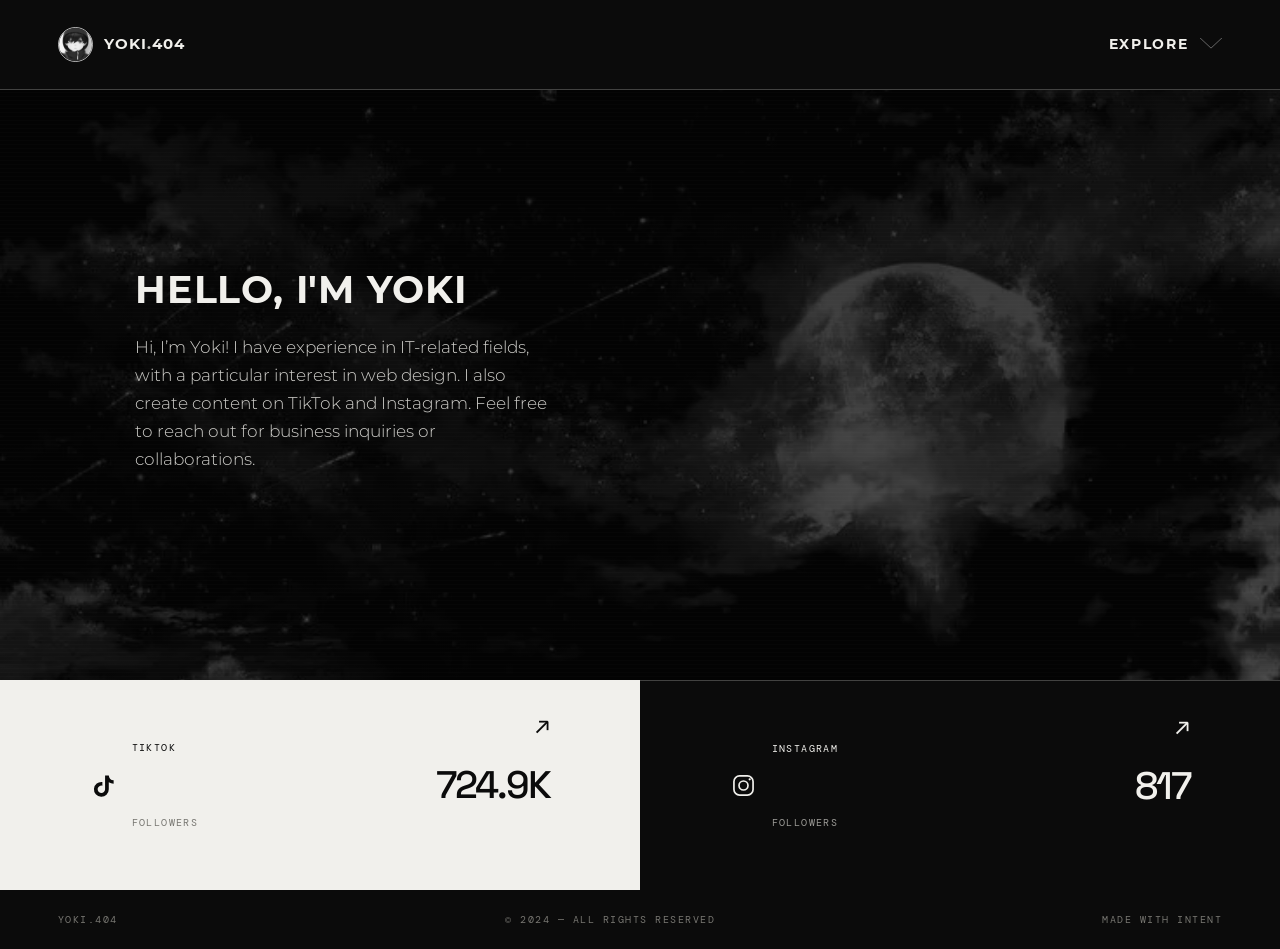
==== index.html @ 33be8f4f "up" ====
<!DOCTYPE html>
<html lang="en">
<head>
	<meta charset="UTF-8">
	<meta name="viewport" content="width=device-width, initial-scale=1.0">
	<meta name="description" content="YOKI.404 — tutorials, flowers, and socials.">
	<title>YOKI.404</title>
	<link rel="icon" href="assets/images/yokilogo.ico">
	<link rel="preconnect" href="https://fonts.googleapis.com">
	<link rel="preconnect" href="https://fonts.gstatic.com" crossorigin>
	<link href="https://fonts.googleapis.com/css2?family=DM+Mono:wght@400;500&family=Space+Grotesk:wght@400;500;600;700&display=swap" rel="stylesheet">
	<link href="https://cdn.jsdelivr.net/npm/bootstrap@5.3.3/dist/css/bootstrap.min.css" rel="stylesheet" integrity="sha384-QWTKZyjpPEjISv5WaRU9OFeRpok6YctnYmDr5pNlyT2bRjXh0JMhjY6hW+ALEwIH" crossorigin="anonymous">
	<link rel="stylesheet" href="assets/style.css">
</head>
<body>
	<div class="site-shell">
		<header class="site-header">
			<a class="brand" href="index.html" aria-label="YOKI.404 home">
				<img src="assets/images/yokiprof.webp" alt="YOKI.404 profile">
				<span>YOKI<span class="brand-dot">.</span>404</span>
			</a>

			<nav class="main-nav" aria-label="Main navigation">
				<details class="explore-menu">
					<summary>EXPLORE <img class="dropdown-icon" src="assets/icons/dropdown.svg" alt=""></summary>
					<div class="menu-panel">
						<details class="menu-group">
							<summary>EDITS RESOURCES <img class="menu-dropdown-icon" src="assets/icons/dropdown.svg" alt=""></summary>
							<a href="#tutorials">Tutorials</a>
							<a href="#flowers">Flowers</a>
						</details>
						<details class="menu-group">
							<summary>SOCIAL MEDIA <img class="menu-dropdown-icon" src="assets/icons/dropdown.svg" alt=""></summary>
							<a class="menu-social-link" href="https://www.tiktok.com/@yoki.404?_r=1&_t=ZS-99RSgUKLRsy" target="_blank" rel="noopener noreferrer"><span class="menu-social-icon tiktok-icon" aria-hidden="true"><svg viewBox="0 0 24 24"><path d="M16.7 3c.3 2.6 1.7 4.1 4.3 4.3v3.1a10.8 10.8 0 0 1-4.3-1.2v6.2a6.6 6.6 0 1 1-5.7-6.5v3.3a3.3 3.3 0 1 0 2.4 3.2V3h3.3Z"/></svg></span>TikTok</a>
							<a class="menu-social-link" href="https://www.instagram.com/yoki.404/" target="_blank" rel="noopener noreferrer"><span class="menu-social-icon instagram-icon" aria-hidden="true"><svg viewBox="0 0 24 24"><rect x="3.5" y="3.5" width="17" height="17" rx="5"/><circle cx="12" cy="12" r="4"/><circle class="icon-dot" cx="17.5" cy="6.5" r="1"/></svg></span>Instagram</a>
						</details>
						<details class="menu-group">
							<summary>CONTACT <img class="menu-dropdown-icon" src="assets/icons/dropdown.svg" alt=""></summary>
							<a class="menu-social-link" href="mailto:yuki.midlaner@gmail.com"><span class="menu-social-icon contact-icon" aria-hidden="true"><svg viewBox="0 0 24 24"><rect x="3" y="5" width="18" height="14" rx="1.5"/><path d="m4 7 8 6 8-6"/></svg></span><span class="email-address">yuki.midlaner@gmail.com</span></a>
						</details>
					</div>
				</details>
			</nav>
		</header>

		<main>
			<section class="hero" aria-label="About Yoki">
				<div class="hero-wash" aria-hidden="true"></div>
				<div class="hero-content hero-intro">
					<h2 class="intro-title">HELLO, I'M YOKI</h2>
					<p class="hero-copy">Hi, I’m Yoki! I have experience in IT-related fields, with a particular interest in web design. I also create content on TikTok and Instagram. Feel free to reach out for business inquiries or collaborations.</p>
				</div>
			</section>

			<section class="community" id="community" aria-label="Social accounts">
				<a class="social-panel social-panel-light" href="https://www.tiktok.com/@yoki.404?_r=1&_t=ZS-99RSgUKLRsy" target="_blank" rel="noopener noreferrer">
					<span class="social-icon" aria-hidden="true"><svg viewBox="0 0 24 24"><path d="M16.7 3c.3 2.6 1.7 4.1 4.3 4.3v3.1a10.8 10.8 0 0 1-4.3-1.2v6.2a6.6 6.6 0 1 1-5.7-6.5v3.3a3.3 3.3 0 1 0 2.4 3.2V3h3.3Z"/></svg></span>
					<span class="social-name">TIKTOK</span>
					<strong>724.9K</strong>
					<span class="social-label">FOLLOWERS</span>
					<span class="arrow" aria-hidden="true">↗</span>
				</a>
				<a class="social-panel social-panel-dark" href="https://www.instagram.com/yoki.404/" target="_blank" rel="noopener noreferrer">
					<span class="social-icon" aria-hidden="true"><svg viewBox="0 0 24 24"><rect x="3.5" y="3.5" width="17" height="17" rx="5"/><circle cx="12" cy="12" r="4"/><circle class="icon-dot" cx="17.5" cy="6.5" r="1"/></svg></span>
					<span class="social-name">INSTAGRAM</span>
					<strong>817</strong>
					<span class="social-label">FOLLOWERS</span>
					<span class="arrow" aria-hidden="true">↗</span>
				</a>
			</section>
		</main>

		<footer class="site-footer">
			<span>YOKI.404</span><span>© 2024 — ALL RIGHTS RESERVED</span><span>MADE WITH INTENT</span>
		</footer>
	</div>
		<script>
			const exploreMenu = document.querySelector('.explore-menu');

			document.addEventListener('click', (event) => {
				if (exploreMenu.open && !exploreMenu.contains(event.target)) {
					exploreMenu.open = false;
				}
			});
		</script>
</body>
</html>
---- assets/style.css ----
@font-face {
  font-family: "Montserrat Light";
  src: url("font/Montserrat-Light.otf") format("opentype");
  font-weight: 300;
  font-style: normal;
}

@font-face {
  font-family: "Montserrat Bold";
  src: url("font/Montserrat-Bold.ttf") format("truetype");
  font-weight: 700;
  font-style: normal;
}

:root {
  --ink: #0b0b0b;
  --paper: #f1f0ec;
  --muted: #9d9c98;
  --line: rgba(241, 240, 236, .24);
  --sans: "Space Grotesk", sans-serif;
  --mono: "DM Mono", monospace;
}

* { box-sizing: border-box; }

html { scroll-behavior: smooth; }

body {
  margin: 0;
  background: var(--ink);
  color: var(--paper);
  font-family: var(--sans);
}

a { color: inherit; text-decoration: none; }

.site-shell { min-height: 100vh; overflow: hidden; }

.site-header {
  align-items: center;
  background: var(--ink);
  border-bottom: 1px solid rgba(241, 240, 236, .24);
  display: flex;
  justify-content: space-between;
  left: 0;
  padding: 26px 4.5vw;
  position: absolute;
  right: 0;
  top: 0;
  z-index: 4;
}

.brand { align-items: center; display: flex; font-family: "Montserrat Bold", var(--sans); font-size: 15px; font-weight: 700; gap: 11px; letter-spacing: .07em; }
.brand img { border: 1px solid rgba(255,255,255,.7); border-radius: 50%; filter: grayscale(1); height: 35px; object-fit: cover; width: 35px; }
.brand-dot, h1 span { color: #c9c8c4; }
.main-nav { font-family: "Montserrat Bold", var(--mono); font-size: 14px; font-weight: 700; letter-spacing: .12em; }
.explore-menu { position: relative; }
.explore-menu summary { align-items: center; cursor: pointer; display: flex; gap: 12px; list-style: none; padding: 8px 0; }
.explore-menu summary::-webkit-details-marker { display: none; }
.dropdown-icon { filter: invert(1); height: 14px; object-fit: contain; transition: transform .25s ease; width: 22px; }
.explore-menu[open] .dropdown-icon { transform: rotate(180deg); }
.menu-panel { background: var(--paper); color: var(--ink); display: grid; gap: 14px; min-width: 240px; padding: 22px; position: absolute; right: 0; top: 40px; }
.menu-group { display: grid; gap: 9px; grid-template-columns: 1fr; }
.menu-group summary { align-items: center; cursor: pointer; display: flex; font-size: 12px; justify-content: space-between; letter-spacing: .15em; list-style: none; margin: 0 0 4px; }
.menu-group summary::-webkit-details-marker { display: none; }
.menu-dropdown-icon { height: 10px; opacity: .75; transform: rotate(-45deg); transition: transform .25s ease; width: 16px; }
.menu-group[open] .menu-dropdown-icon { transform: rotate(135deg); }
.menu-group a { display: block; font-family: "Montserrat Light", var(--sans); font-size: 14px; font-weight: 300; letter-spacing: 0; padding: 5px 7px; transition: background-color .2s ease, color .2s ease; }
.menu-group a:hover { background: rgba(11, 11, 11, .1); color: #55534f; }
.menu-group a.menu-social-link { align-items: center; display: flex; gap: 9px; }
.menu-social-icon svg { display: block; height: 16px; width: 16px; }
.tiktok-icon svg { fill: currentColor; }
.instagram-icon svg { fill: none; stroke: currentColor; stroke-width: 1.5; }
.instagram-icon .icon-dot { fill: currentColor; stroke: none; }
.contact-icon svg { fill: none; stroke: currentColor; stroke-width: 1.5; }
.email-address { font-size: 12px; overflow-wrap: anywhere; }

.hero { align-items: center; display: flex; justify-content: center; min-height: 680px; position: relative; }
.hero-wash { background: linear-gradient(180deg, rgba(0,0,0,.74), rgba(0,0,0,.58)), url("images/night.webp") center 28% / cover; filter: grayscale(1); inset: 0; opacity: .7; position: absolute; }
.hero-wash::after { background: repeating-linear-gradient(0deg, transparent 0, transparent 3px, rgba(255,255,255,.035) 4px); content: ""; inset: 0; position: absolute; }
.hero-content { align-items: center; display: flex; flex-direction: column; padding: 110px 20px 48px; position: relative; text-align: center; z-index: 1; }
.hero-intro { align-items: flex-start; margin-left: 9vw; margin-right: auto; max-width: 460px; text-align: left; }
.intro-title { font-family: "Montserrat Bold", var(--sans); font-size: clamp(24px, 3vw, 38px); font-weight: 700; letter-spacing: .02em; line-height: 1.1; margin: 0 0 22px; }
.eyebrow, .hero-index, .scroll-cue, .site-footer { font-family: var(--mono); font-size: 10px; letter-spacing: .15em; }
.eyebrow { color: #bab9b5; margin: 0 0 27px; }
.profile-frame { border: 1px solid rgba(241,240,236,.85); border-radius: 50%; padding: 8px; }
.profile-frame img { border-radius: 50%; display: block; filter: grayscale(1) contrast(1.15); height: clamp(190px, 26vw, 285px); object-fit: cover; width: clamp(190px, 26vw, 285px); }
h1 { font-family: "Montserrat Bold", var(--sans); font-size: clamp(52px, 10vw, 130px); font-weight: 700; letter-spacing: -.07em; line-height: .9; margin: 30px 0 20px; }
.hero-copy { color: #d1d0cc; font-family: "Montserrat Light", var(--sans); font-size: 17px; font-weight: 300; line-height: 1.65; margin: 0; }
.scroll-cue { align-items: center; border-top: 1px solid var(--line); color: #bbb9b5; display: flex; gap: 24px; margin-top: 48px; padding-top: 15px; }
.scroll-cue b { color: var(--paper); font-size: 19px; font-weight: 400; }
.hero-index { bottom: 33px; color: #a6a5a0; position: absolute; right: 4.5vw; z-index: 1; }

.community { display: grid; grid-template-columns: 1fr 1fr; }
.social-panel { align-items: center; display: grid; gap: 15px; grid-template-columns: auto 1fr auto; min-height: 210px; padding: 38px 7vw; position: relative; transition: padding .25s ease; }
.social-panel:hover { padding-left: calc(7vw + 9px); padding-right: calc(7vw - 9px); }
.social-panel-light { background: var(--paper); color: var(--ink); }
.social-panel-dark { background: var(--ink); color: var(--paper); border-top: 1px solid var(--line); }
.social-icon { grid-row: span 2; }
.social-icon svg { fill: currentColor; height: 27px; stroke: none; width: 27px; }
.social-panel-dark .social-icon svg { fill: none; stroke: currentColor; stroke-width: 1.5; }
.social-panel-dark .social-icon .icon-dot { fill: currentColor; stroke: none; }
.social-name, .social-label { font-family: var(--mono); font-size: 10px; letter-spacing: .14em; }
.social-label { color: var(--muted); grid-column: 2; }
.social-panel-light .social-label { color: #777671; }
.social-panel strong { font-size: clamp(25px, 3vw, 40px); font-weight: 500; grid-column: 3; grid-row: span 2; letter-spacing: -.05em; }
.arrow { font-size: 25px; grid-column: 3; position: absolute; right: 7vw; top: 26px; }
.site-footer { color: #777671; display: flex; justify-content: space-between; padding: 22px 4.5vw; }

@media (max-width: 620px) {
  .site-header { padding: 20px 6vw; }
  .hero { min-height: 620px; }
  .hero-content { padding-top: 100px; }
  .hero-intro { align-items: center; margin: 0 auto; max-width: 480px; text-align: center; }
  .hero-index { bottom: 23px; right: 6vw; }
  .community { grid-template-columns: 1fr; }
  .social-panel { min-height: 150px; padding: 30px 8vw; }
  .social-panel:hover { padding-left: 8vw; padding-right: 8vw; }
  .arrow { right: 8vw; }
  .site-footer { flex-wrap: wrap; gap: 12px; padding: 20px 6vw; }
  .site-footer span:last-child { width: 100%; }
}
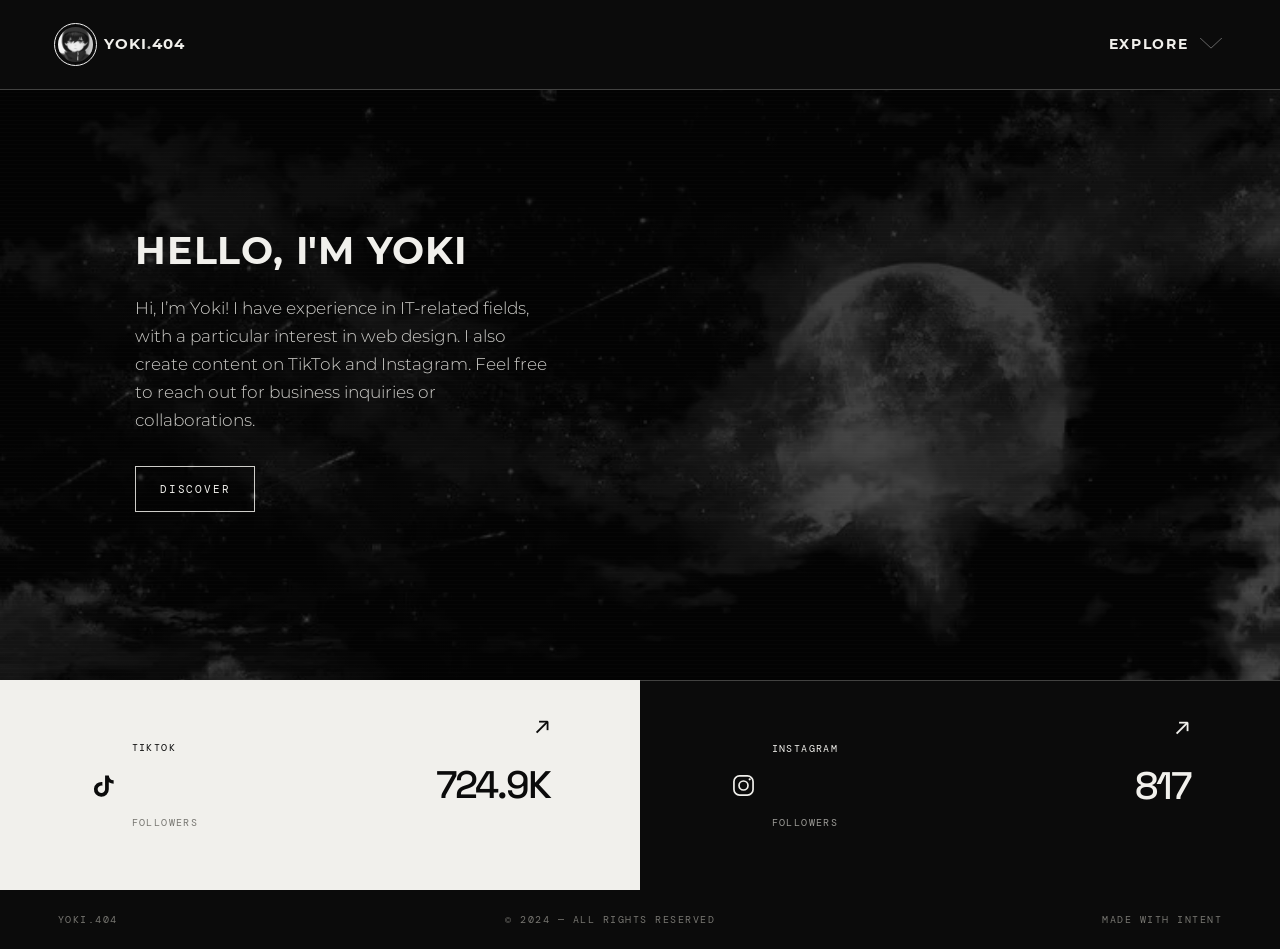
==== commit a2784604: "up" ====
--- a/index.html
+++ b/index.html
@@ -4,7 +4,7 @@
 	<meta charset="UTF-8">
 	<meta name="viewport" content="width=device-width, initial-scale=1.0">
 	<meta name="description" content="YOKI.404 — tutorials, flowers, and socials.">
-	<title>YOKI.404</title>
+	<title>yoki.404</title>
 	<link rel="icon" href="assets/images/yokilogo.ico">
 	<link rel="preconnect" href="https://fonts.googleapis.com">
 	<link rel="preconnect" href="https://fonts.gstatic.com" crossorigin>
@@ -27,7 +27,7 @@
 						<details class="menu-group">
 							<summary>EDITS RESOURCES <img class="menu-dropdown-icon" src="assets/icons/dropdown.svg" alt=""></summary>
 							<a href="#tutorials">Tutorials</a>
-							<a href="#flowers">Flowers</a>
+							<a href="flowers.html">Flowers</a>
 						</details>
 						<details class="menu-group">
 							<summary>SOCIAL MEDIA <img class="menu-dropdown-icon" src="assets/icons/dropdown.svg" alt=""></summary>
@@ -49,6 +49,7 @@
 				<div class="hero-content hero-intro">
 					<h2 class="intro-title">HELLO, I'M YOKI</h2>
 					<p class="hero-copy">Hi, I’m Yoki! I have experience in IT-related fields, with a particular interest in web design. I also create content on TikTok and Instagram. Feel free to reach out for business inquiries or collaborations.</p>
+					<button class="discover-button" type="button">DISCOVER</button>
 				</div>
 			</section>
 
@@ -76,9 +77,15 @@
 	</div>
 		<script>
 			const exploreMenu = document.querySelector('.explore-menu');
+			const discoverButton = document.querySelector('.discover-button');
+
+			discoverButton.addEventListener('click', () => {
+				exploreMenu.open = true;
+				exploreMenu.querySelector('summary').focus();
+			});
 
 			document.addEventListener('click', (event) => {
-				if (exploreMenu.open && !exploreMenu.contains(event.target)) {
+				if (exploreMenu.open && !exploreMenu.contains(event.target) && event.target !== discoverButton) {
 					exploreMenu.open = false;
 				}
 			});
--- a/assets/style.css
+++ b/assets/style.css
@@ -51,7 +51,7 @@
 }
 
 .brand { align-items: center; display: flex; font-family: "Montserrat Bold", var(--sans); font-size: 15px; font-weight: 700; gap: 11px; letter-spacing: .07em; }
-.brand img { border: 1px solid rgba(255,255,255,.7); border-radius: 50%; filter: grayscale(1); height: 35px; object-fit: cover; width: 35px; }
+.brand img { border-radius: 50%; filter: grayscale(1); height: 35px; object-fit: cover; outline: 1px solid var(--paper); outline-offset: 3px; width: 35px; }
 .brand-dot, h1 span { color: #c9c8c4; }
 .main-nav { font-family: "Montserrat Bold", var(--mono); font-size: 14px; font-weight: 700; letter-spacing: .12em; }
 .explore-menu { position: relative; }
@@ -87,6 +87,8 @@
 .profile-frame img { border-radius: 50%; display: block; filter: grayscale(1) contrast(1.15); height: clamp(190px, 26vw, 285px); object-fit: cover; width: clamp(190px, 26vw, 285px); }
 h1 { font-family: "Montserrat Bold", var(--sans); font-size: clamp(52px, 10vw, 130px); font-weight: 700; letter-spacing: -.07em; line-height: .9; margin: 30px 0 20px; }
 .hero-copy { color: #d1d0cc; font-family: "Montserrat Light", var(--sans); font-size: 17px; font-weight: 300; line-height: 1.65; margin: 0; }
+.discover-button { background: transparent; border: 1px solid rgba(241,240,236,.85); color: var(--paper); cursor: pointer; font-family: var(--mono); font-size: 11px; letter-spacing: .16em; margin-top: 32px; padding: 14px 24px; transition: background-color .2s ease, color .2s ease; }
+.discover-button:hover, .discover-button:focus-visible { background: var(--paper); color: var(--ink); outline: none; }
 .scroll-cue { align-items: center; border-top: 1px solid var(--line); color: #bbb9b5; display: flex; gap: 24px; margin-top: 48px; padding-top: 15px; }
 .scroll-cue b { color: var(--paper); font-size: 19px; font-weight: 400; }
 .hero-index { bottom: 33px; color: #a6a5a0; position: absolute; right: 4.5vw; z-index: 1; }
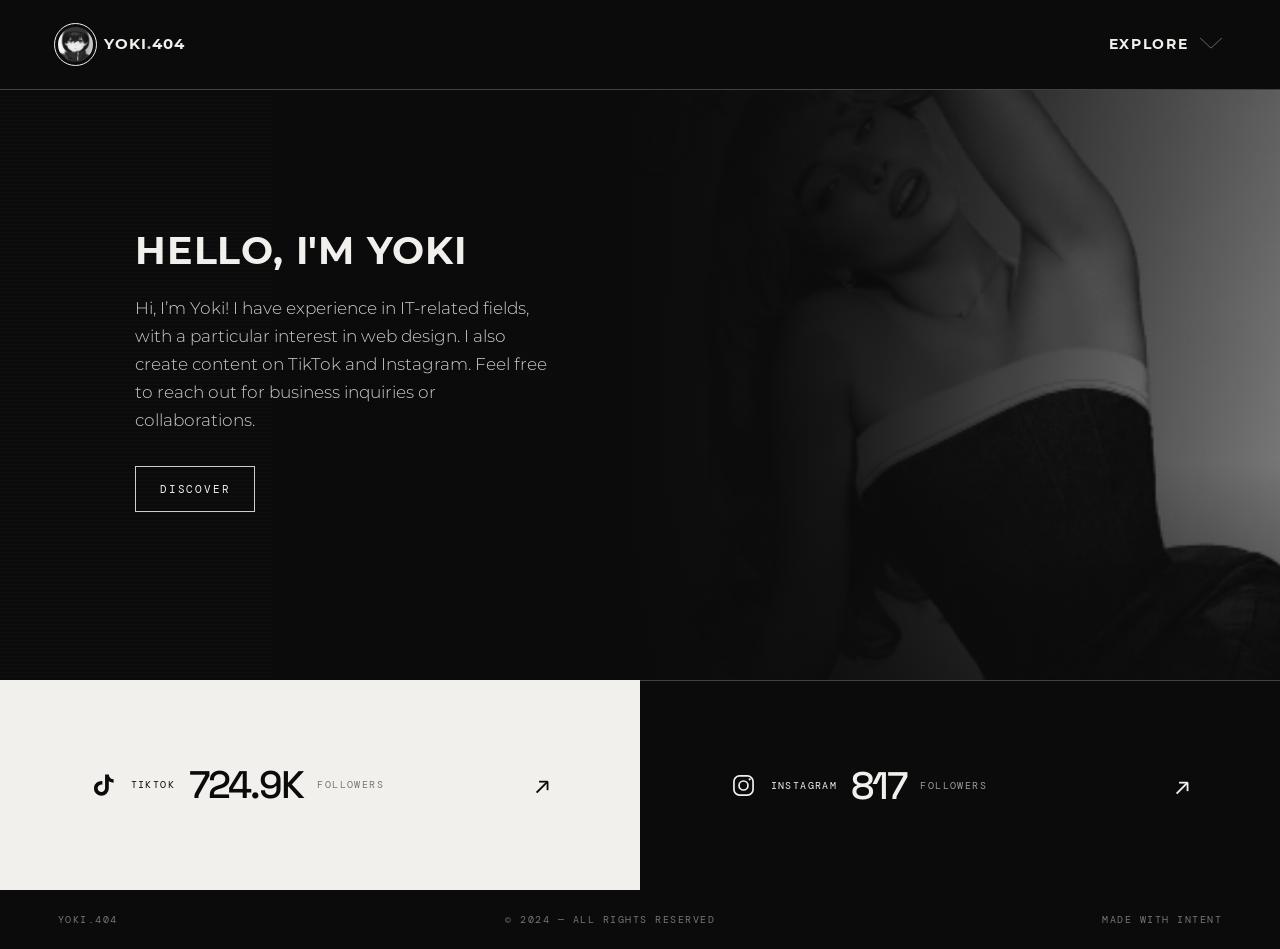
==== commit 3d2c85b8: "black fade" ====
--- a/index.html
+++ b/index.html
@@ -46,6 +46,16 @@
 		<main>
 			<section class="hero" aria-label="About Yoki">
 				<div class="hero-wash" aria-hidden="true"></div>
+				<div class="hero-gallery" aria-hidden="true">
+					<img class="hero-gallery-image is-active" src="assets/images/fadingImages/sabrina.webp" alt="">
+					<img class="hero-gallery-image" src="assets/images/fadingImages/petal.webp" alt="">
+					<img class="hero-gallery-image" src="assets/images/fadingImages/littlemix.webp" alt="">
+					<img class="hero-gallery-image" src="assets/images/fadingImages/lady%20gaga.webp" alt="">
+					<img class="hero-gallery-image" src="assets/images/fadingImages/justin.webp" alt="">
+					<img class="hero-gallery-image" src="assets/images/fadingImages/diewiththesmile.webp" alt="">
+					<img class="hero-gallery-image" src="assets/images/fadingImages/bts.webp" alt="">
+					<img class="hero-gallery-image" src="assets/images/fadingImages/blackpink.webp" alt="">
+				</div>
 				<div class="hero-content hero-intro">
 					<h2 class="intro-title">HELLO, I'M YOKI</h2>
 					<p class="hero-copy">Hi, I’m Yoki! I have experience in IT-related fields, with a particular interest in web design. I also create content on TikTok and Instagram. Feel free to reach out for business inquiries or collaborations.</p>
@@ -55,17 +65,21 @@
 
 			<section class="community" id="community" aria-label="Social accounts">
 				<a class="social-panel social-panel-light" href="https://www.tiktok.com/@yoki.404?_r=1&_t=ZS-99RSgUKLRsy" target="_blank" rel="noopener noreferrer">
-					<span class="social-icon" aria-hidden="true"><svg viewBox="0 0 24 24"><path d="M16.7 3c.3 2.6 1.7 4.1 4.3 4.3v3.1a10.8 10.8 0 0 1-4.3-1.2v6.2a6.6 6.6 0 1 1-5.7-6.5v3.3a3.3 3.3 0 1 0 2.4 3.2V3h3.3Z"/></svg></span>
-					<span class="social-name">TIKTOK</span>
-					<strong>724.9K</strong>
-					<span class="social-label">FOLLOWERS</span>
+					<span class="social-details">
+						<span class="social-icon" aria-hidden="true"><svg viewBox="0 0 24 24"><path d="M16.7 3c.3 2.6 1.7 4.1 4.3 4.3v3.1a10.8 10.8 0 0 1-4.3-1.2v6.2a6.6 6.6 0 1 1-5.7-6.5v3.3a3.3 3.3 0 1 0 2.4 3.2V3h3.3Z"/></svg></span>
+						<span class="social-name">TIKTOK</span>
+						<strong>724.9K</strong>
+						<span class="social-label">FOLLOWERS</span>
+					</span>
 					<span class="arrow" aria-hidden="true">↗</span>
 				</a>
 				<a class="social-panel social-panel-dark" href="https://www.instagram.com/yoki.404/" target="_blank" rel="noopener noreferrer">
-					<span class="social-icon" aria-hidden="true"><svg viewBox="0 0 24 24"><rect x="3.5" y="3.5" width="17" height="17" rx="5"/><circle cx="12" cy="12" r="4"/><circle class="icon-dot" cx="17.5" cy="6.5" r="1"/></svg></span>
-					<span class="social-name">INSTAGRAM</span>
-					<strong>817</strong>
-					<span class="social-label">FOLLOWERS</span>
+					<span class="social-details">
+						<span class="social-icon" aria-hidden="true"><svg viewBox="0 0 24 24"><rect x="3.5" y="3.5" width="17" height="17" rx="5"/><circle cx="12" cy="12" r="4"/><circle class="icon-dot" cx="17.5" cy="6.5" r="1"/></svg></span>
+						<span class="social-name">INSTAGRAM</span>
+						<strong>817</strong>
+						<span class="social-label">FOLLOWERS</span>
+					</span>
 					<span class="arrow" aria-hidden="true">↗</span>
 				</a>
 			</section>
@@ -89,6 +103,15 @@
 					exploreMenu.open = false;
 				}
 			});
+
+			const galleryImages = document.querySelectorAll('.hero-gallery-image');
+			let activeImage = 0;
+
+			setInterval(() => {
+				galleryImages[activeImage].classList.remove('is-active');
+				activeImage = (activeImage + 1) % galleryImages.length;
+				galleryImages[activeImage].classList.add('is-active');
+			}, 4500);
 		</script>
 </body>
 </html>
--- a/assets/style.css
+++ b/assets/style.css
@@ -75,9 +75,13 @@
 .contact-icon svg { fill: none; stroke: currentColor; stroke-width: 1.5; }
 .email-address { font-size: 12px; overflow-wrap: anywhere; }
 
-.hero { align-items: center; display: flex; justify-content: center; min-height: 680px; position: relative; }
-.hero-wash { background: linear-gradient(180deg, rgba(0,0,0,.74), rgba(0,0,0,.58)), url("images/night.webp") center 28% / cover; filter: grayscale(1); inset: 0; opacity: .7; position: absolute; }
+.hero { align-items: center; display: flex; justify-content: center; min-height: 680px; overflow: hidden; position: relative; }
+.hero-wash { background: var(--ink); inset: 0; position: absolute; z-index: 0; }
 .hero-wash::after { background: repeating-linear-gradient(0deg, transparent 0, transparent 3px, rgba(255,255,255,.035) 4px); content: ""; inset: 0; position: absolute; }
+.hero-gallery { inset: 0 0 0 46%; position: absolute; z-index: 0; }
+.hero-gallery::after { background: linear-gradient(90deg, rgba(11,11,11,.98) 0%, rgba(11,11,11,.95) 30%, rgba(11,11,11,.87) 52%, rgba(11,11,11,.62) 74%, rgba(11,11,11,.12) 100%), linear-gradient(0deg, rgba(11,11,11,.52), transparent 32%, rgba(11,11,11,.26)); content: ""; inset: 0 0 0 -46%; position: absolute; z-index: 1; }
+.hero-gallery-image { filter: grayscale(1) brightness(.78); height: 100%; inset: 0; -webkit-mask-image: linear-gradient(90deg, transparent 0%, rgba(0,0,0,.35) 24%, #000 58%, #000 100%); mask-image: linear-gradient(90deg, transparent 0%, rgba(0,0,0,.35) 24%, #000 58%, #000 100%); object-fit: cover; opacity: 0; position: absolute; transform: scale(1.03); transition: opacity 1.4s ease, transform 6s ease; width: 100%; }
+.hero-gallery-image.is-active { opacity: .82; transform: scale(1); }
 .hero-content { align-items: center; display: flex; flex-direction: column; padding: 110px 20px 48px; position: relative; text-align: center; z-index: 1; }
 .hero-intro { align-items: flex-start; margin-left: 9vw; margin-right: auto; max-width: 460px; text-align: left; }
 .intro-title { font-family: "Montserrat Bold", var(--sans); font-size: clamp(24px, 3vw, 38px); font-weight: 700; letter-spacing: .02em; line-height: 1.1; margin: 0 0 22px; }
@@ -94,24 +98,27 @@
 .hero-index { bottom: 33px; color: #a6a5a0; position: absolute; right: 4.5vw; z-index: 1; }
 
 .community { display: grid; grid-template-columns: 1fr 1fr; }
-.social-panel { align-items: center; display: grid; gap: 15px; grid-template-columns: auto 1fr auto; min-height: 210px; padding: 38px 7vw; position: relative; transition: padding .25s ease; }
+.social-panel { align-items: center; display: flex; justify-content: space-between; min-height: 210px; padding: 38px 7vw; position: relative; transition: padding .25s ease; }
 .social-panel:hover { padding-left: calc(7vw + 9px); padding-right: calc(7vw - 9px); }
 .social-panel-light { background: var(--paper); color: var(--ink); }
 .social-panel-dark { background: var(--ink); color: var(--paper); border-top: 1px solid var(--line); }
-.social-icon { grid-row: span 2; }
+.social-details { align-items: center; display: flex; flex-wrap: wrap; gap: 14px; padding-right: 42px; }
+.social-icon { display: block; }
 .social-icon svg { fill: currentColor; height: 27px; stroke: none; width: 27px; }
 .social-panel-dark .social-icon svg { fill: none; stroke: currentColor; stroke-width: 1.5; }
 .social-panel-dark .social-icon .icon-dot { fill: currentColor; stroke: none; }
 .social-name, .social-label { font-family: var(--mono); font-size: 10px; letter-spacing: .14em; }
-.social-label { color: var(--muted); grid-column: 2; }
+.social-label { color: var(--muted); }
 .social-panel-light .social-label { color: #777671; }
-.social-panel strong { font-size: clamp(25px, 3vw, 40px); font-weight: 500; grid-column: 3; grid-row: span 2; letter-spacing: -.05em; }
-.arrow { font-size: 25px; grid-column: 3; position: absolute; right: 7vw; top: 26px; }
+.social-panel strong { font-size: clamp(25px, 3vw, 40px); font-weight: 500; letter-spacing: -.05em; }
+.arrow { font-size: 25px; }
 .site-footer { color: #777671; display: flex; justify-content: space-between; padding: 22px 4.5vw; }
 
 @media (max-width: 620px) {
   .site-header { padding: 20px 6vw; }
   .hero { min-height: 620px; }
+  .hero-gallery { inset: 0 0 0 30%; }
+  .hero-gallery::after { background: linear-gradient(90deg, rgba(11,11,11,.97) 0%, rgba(11,11,11,.89) 42%, rgba(11,11,11,.74) 68%, rgba(11,11,11,.3) 100%), linear-gradient(0deg, rgba(11,11,11,.52), transparent 45%, rgba(11,11,11,.26)); inset: 0 0 0 -30%; }
   .hero-content { padding-top: 100px; }
   .hero-intro { align-items: center; margin: 0 auto; max-width: 480px; text-align: center; }
   .hero-index { bottom: 23px; right: 6vw; }
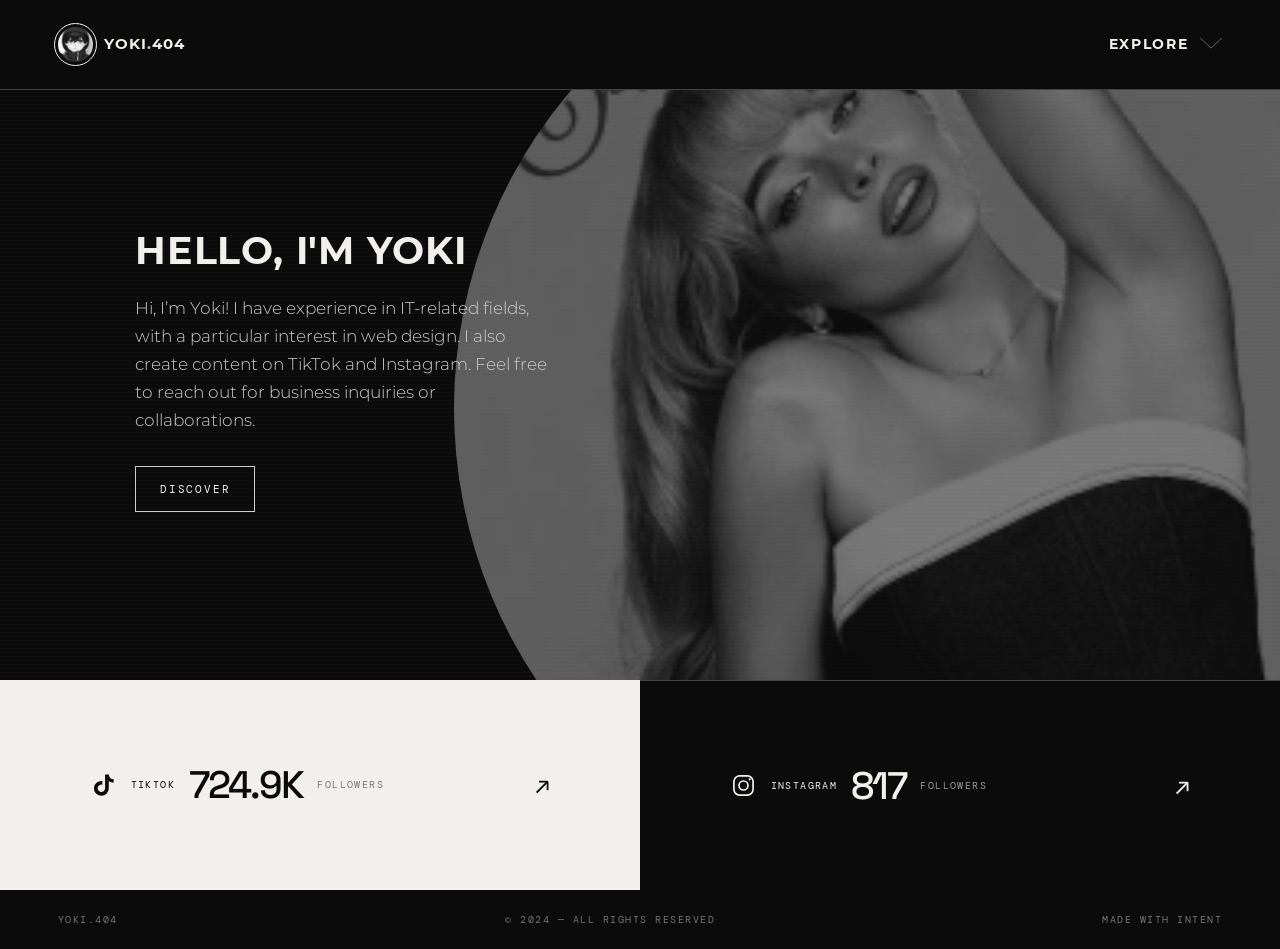
==== commit dc2f0ed9: "up" ====
--- a/index.html
+++ b/index.html
@@ -26,7 +26,7 @@
 					<div class="menu-panel">
 						<details class="menu-group">
 							<summary>EDITS RESOURCES <img class="menu-dropdown-icon" src="assets/icons/dropdown.svg" alt=""></summary>
-							<a href="#tutorials">Tutorials</a>
+							<a href="#tutorials">Tutorials <span class="tutorial-coming-soon">* Coming soon</span></a>
 							<a href="flowers.html">Flowers</a>
 						</details>
 						<details class="menu-group">
@@ -47,19 +47,30 @@
 			<section class="hero" aria-label="About Yoki">
 				<div class="hero-wash" aria-hidden="true"></div>
 				<div class="hero-gallery" aria-hidden="true">
-					<img class="hero-gallery-image is-active" src="assets/images/fadingImages/sabrina.webp" alt="">
-					<img class="hero-gallery-image" src="assets/images/fadingImages/petal.webp" alt="">
-					<img class="hero-gallery-image" src="assets/images/fadingImages/littlemix.webp" alt="">
-					<img class="hero-gallery-image" src="assets/images/fadingImages/lady%20gaga.webp" alt="">
-					<img class="hero-gallery-image" src="assets/images/fadingImages/justin.webp" alt="">
-					<img class="hero-gallery-image" src="assets/images/fadingImages/diewiththesmile.webp" alt="">
-					<img class="hero-gallery-image" src="assets/images/fadingImages/bts.webp" alt="">
-					<img class="hero-gallery-image" src="assets/images/fadingImages/blackpink.webp" alt="">
+					<div class="hero-circle">
+						<img class="hero-gallery-image is-active" src="assets/images/fadingImages/sabrina.webp" alt="">
+						<img class="hero-gallery-image" src="assets/images/fadingImages/petal.webp" alt="">
+						<img class="hero-gallery-image" src="assets/images/fadingImages/littlemix.webp" alt="">
+						<img class="hero-gallery-image" src="assets/images/fadingImages/lady%20gaga.webp" alt="">
+						<img class="hero-gallery-image" src="assets/images/fadingImages/justin.webp" alt="">
+						<img class="hero-gallery-image" src="assets/images/fadingImages/diewiththesmile.webp" alt="">
+						<img class="hero-gallery-image" src="assets/images/fadingImages/bts.webp" alt="">
+						<img class="hero-gallery-image" src="assets/images/fadingImages/blackpink.webp" alt="">
+					</div>
 				</div>
 				<div class="hero-content hero-intro">
 					<h2 class="intro-title">HELLO, I'M YOKI</h2>
 					<p class="hero-copy">Hi, I’m Yoki! I have experience in IT-related fields, with a particular interest in web design. I also create content on TikTok and Instagram. Feel free to reach out for business inquiries or collaborations.</p>
 					<button class="discover-button" type="button">DISCOVER</button>
+				</div>
+				<div class="spotify-player" aria-label="Yoki Spotify playlist">
+					<div class="spotify-panel">
+						<button class="spotify-close" id="spotify-close" type="button" aria-label="Close Spotify player" title="Close Spotify player">×</button>
+						<iframe data-testid="embed-iframe" src="https://open.spotify.com/embed/playlist/10428zhq9i96poR67uDYF2?utm_source=generator&si=38a12f3d4ce14b79&autoplay=1" title="Yoki Spotify playlist" width="100%" height="352" frameborder="0" allow="autoplay; clipboard-write; encrypted-media; fullscreen; picture-in-picture" loading="eager"></iframe>
+					</div>
+					<button class="spotify-open" id="spotify-open" type="button" aria-label="Open Spotify player" title="Open Spotify player">
+						<svg viewBox="0 0 24 24" aria-hidden="true"><circle cx="12" cy="12" r="9"/><path d="M7 9.3c3.7-1.1 7.2-.8 10.2.4M7.8 12.2c3-.8 5.9-.6 8.4.4M8.8 15c2.1-.5 4.1-.3 5.9.3"/></svg>
+					</button>
 				</div>
 			</section>
 
@@ -112,6 +123,17 @@
 				activeImage = (activeImage + 1) % galleryImages.length;
 				galleryImages[activeImage].classList.add('is-active');
 			}, 4500);
+
+			const spotifyPlayer = document.querySelector('.spotify-player');
+			document.getElementById('spotify-close').addEventListener('click', () => {
+				spotifyPlayer.classList.add('is-closed');
+				document.getElementById('spotify-open').focus();
+			});
+			document.getElementById('spotify-open').addEventListener('click', () => {
+				spotifyPlayer.classList.remove('is-closed');
+				document.getElementById('spotify-close').focus();
+			});
+
 		</script>
 </body>
 </html>
--- a/assets/style.css
+++ b/assets/style.css
@@ -67,6 +67,7 @@
 .menu-group[open] .menu-dropdown-icon { transform: rotate(135deg); }
 .menu-group a { display: block; font-family: "Montserrat Light", var(--sans); font-size: 14px; font-weight: 300; letter-spacing: 0; padding: 5px 7px; transition: background-color .2s ease, color .2s ease; }
 .menu-group a:hover { background: rgba(11, 11, 11, .1); color: #55534f; }
+.tutorial-coming-soon { font-size: 10px; font-style: italic; }
 .menu-group a.menu-social-link { align-items: center; display: flex; gap: 9px; }
 .menu-social-icon svg { display: block; height: 16px; width: 16px; }
 .tiktok-icon svg { fill: currentColor; }
@@ -78,10 +79,23 @@
 .hero { align-items: center; display: flex; justify-content: center; min-height: 680px; overflow: hidden; position: relative; }
 .hero-wash { background: var(--ink); inset: 0; position: absolute; z-index: 0; }
 .hero-wash::after { background: repeating-linear-gradient(0deg, transparent 0, transparent 3px, rgba(255,255,255,.035) 4px); content: ""; inset: 0; position: absolute; }
-.hero-gallery { inset: 0 0 0 46%; position: absolute; z-index: 0; }
-.hero-gallery::after { background: linear-gradient(90deg, rgba(11,11,11,.98) 0%, rgba(11,11,11,.95) 30%, rgba(11,11,11,.87) 52%, rgba(11,11,11,.62) 74%, rgba(11,11,11,.12) 100%), linear-gradient(0deg, rgba(11,11,11,.52), transparent 32%, rgba(11,11,11,.26)); content: ""; inset: 0 0 0 -46%; position: absolute; z-index: 1; }
-.hero-gallery-image { filter: grayscale(1) brightness(.78); height: 100%; inset: 0; -webkit-mask-image: linear-gradient(90deg, transparent 0%, rgba(0,0,0,.35) 24%, #000 58%, #000 100%); mask-image: linear-gradient(90deg, transparent 0%, rgba(0,0,0,.35) 24%, #000 58%, #000 100%); object-fit: cover; opacity: 0; position: absolute; transform: scale(1.03); transition: opacity 1.4s ease, transform 6s ease; width: 100%; }
-.hero-gallery-image.is-active { opacity: .82; transform: scale(1); }
+.hero-gallery { inset: 0; pointer-events: none; position: absolute; z-index: 0; }
+.hero-gallery::after { display: none; }
+.hero-circle { border-radius: 50%; height: min(96vw, 980px); overflow: hidden; position: absolute; right: -12%; top: 60%; transform: translateY(-50%); width: min(96vw, 980px); }
+.hero-gallery-image { filter: grayscale(1) brightness(.78); height: 100%; inset: 0; object-fit: cover; object-position: center 22%; opacity: 0; position: absolute; transform: scale(1.03); transition: opacity 1.4s ease, transform 6s ease; width: 100%; }
+.hero-gallery-image.is-active { opacity: .58; transform: scale(1); }
+.spotify-player { bottom: 25px; height: 352px; position: absolute; right: 4.5vw; width: min(360px, 34vw); z-index: 2; }
+.spotify-panel { height: 352px; position: relative; }
+.spotify-player iframe { border: 0; border-radius: 12px; height: 352px; opacity: .7; width: 100%; }
+.spotify-close { background: var(--ink); border: 1px solid rgba(241,240,236,.72); border-radius: 50%; color: var(--paper); cursor: pointer; font-size: 22px; height: 30px; line-height: 1; opacity: 0; padding: 0; pointer-events: none; position: absolute; right: 8px; top: 8px; transition: opacity .2s ease, background-color .2s ease, color .2s ease; width: 30px; z-index: 1; }
+.spotify-panel:hover .spotify-close, .spotify-panel:focus-within .spotify-close { opacity: 1; pointer-events: auto; }
+.spotify-close:hover, .spotify-close:focus-visible { color: #aaa9a5; outline: 1px solid var(--paper); }
+.spotify-open { align-items: center; background: var(--ink); border: 1px solid rgba(241,240,236,.72); border-radius: 50%; color: var(--paper); cursor: pointer; display: none; height: 42px; justify-content: center; padding: 8px; width: 42px; }
+.spotify-open:hover, .spotify-open:focus-visible { background: var(--paper); color: var(--ink); outline: none; }
+.spotify-open svg { fill: none; height: 100%; stroke: currentColor; stroke-linecap: round; stroke-width: 1.5; width: 100%; }
+.spotify-player.is-closed { height: 42px; width: 42px; }
+.spotify-player.is-closed .spotify-panel { display: none; }
+.spotify-player.is-closed .spotify-open { display: flex; }
 .hero-content { align-items: center; display: flex; flex-direction: column; padding: 110px 20px 48px; position: relative; text-align: center; z-index: 1; }
 .hero-intro { align-items: flex-start; margin-left: 9vw; margin-right: auto; max-width: 460px; text-align: left; }
 .intro-title { font-family: "Montserrat Bold", var(--sans); font-size: clamp(24px, 3vw, 38px); font-weight: 700; letter-spacing: .02em; line-height: 1.1; margin: 0 0 22px; }
@@ -117,10 +131,11 @@
 @media (max-width: 620px) {
   .site-header { padding: 20px 6vw; }
   .hero { min-height: 620px; }
-  .hero-gallery { inset: 0 0 0 30%; }
-  .hero-gallery::after { background: linear-gradient(90deg, rgba(11,11,11,.97) 0%, rgba(11,11,11,.89) 42%, rgba(11,11,11,.74) 68%, rgba(11,11,11,.3) 100%), linear-gradient(0deg, rgba(11,11,11,.52), transparent 45%, rgba(11,11,11,.26)); inset: 0 0 0 -30%; }
+  .hero-gallery { inset: 0; }
+  .hero-circle { height: min(145vw, 680px); right: -38%; top: 60%; width: min(145vw, 680px); }
   .hero-content { padding-top: 100px; }
   .hero-intro { align-items: center; margin: 0 auto; max-width: 480px; text-align: center; }
+  .spotify-player { bottom: 18px; height: 352px; right: 6vw; width: calc(100% - 12vw); }
   .hero-index { bottom: 23px; right: 6vw; }
   .community { grid-template-columns: 1fr; }
   .social-panel { min-height: 150px; padding: 30px 8vw; }
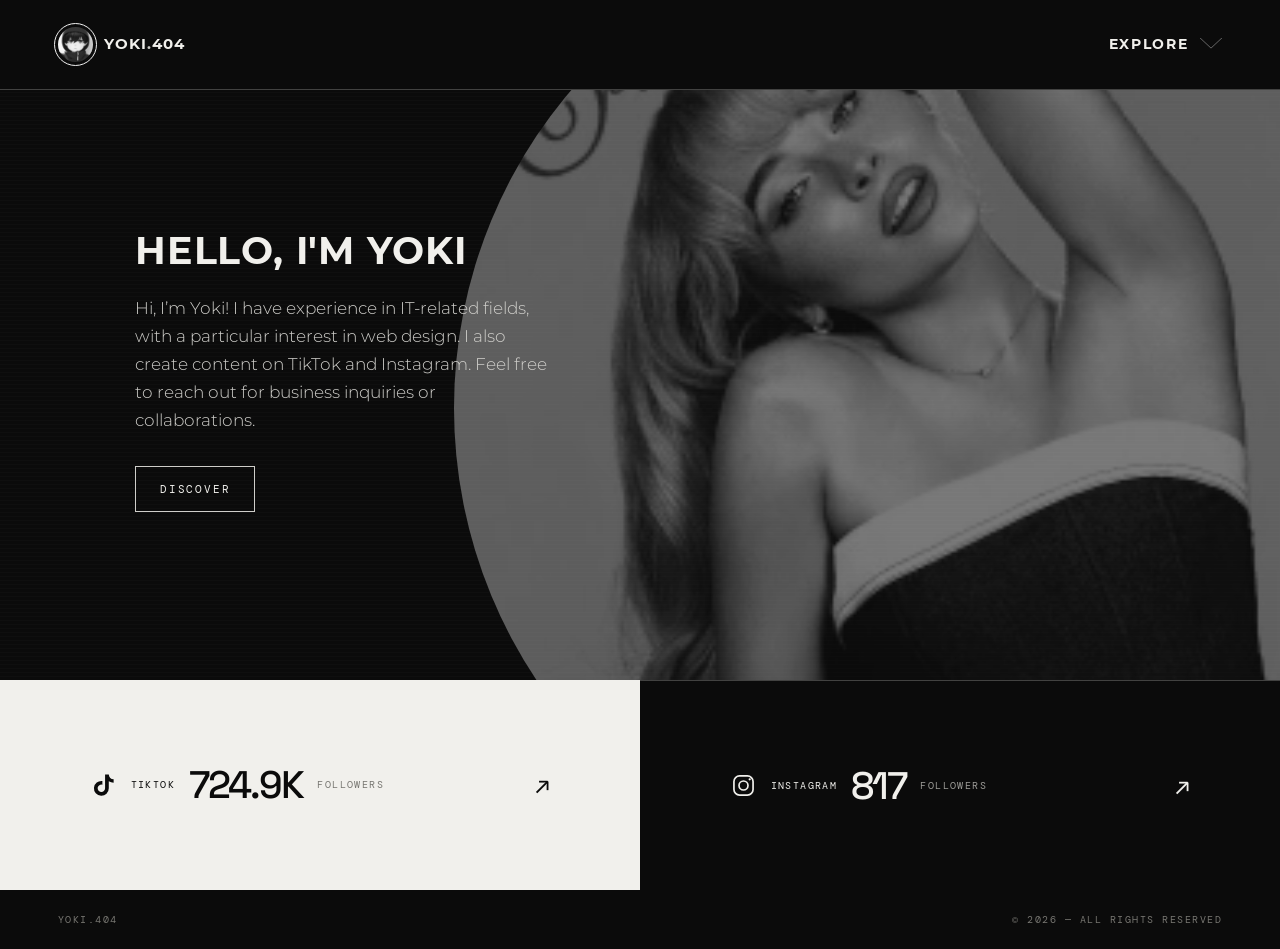
==== commit b237331d: "up" ====
--- a/index.html
+++ b/index.html
@@ -63,15 +63,6 @@
 					<p class="hero-copy">Hi, I’m Yoki! I have experience in IT-related fields, with a particular interest in web design. I also create content on TikTok and Instagram. Feel free to reach out for business inquiries or collaborations.</p>
 					<button class="discover-button" type="button">DISCOVER</button>
 				</div>
-				<div class="spotify-player" aria-label="Yoki Spotify playlist">
-					<div class="spotify-panel">
-						<button class="spotify-close" id="spotify-close" type="button" aria-label="Close Spotify player" title="Close Spotify player">×</button>
-						<iframe data-testid="embed-iframe" src="https://open.spotify.com/embed/playlist/10428zhq9i96poR67uDYF2?utm_source=generator&si=38a12f3d4ce14b79&autoplay=1" title="Yoki Spotify playlist" width="100%" height="352" frameborder="0" allow="autoplay; clipboard-write; encrypted-media; fullscreen; picture-in-picture" loading="eager"></iframe>
-					</div>
-					<button class="spotify-open" id="spotify-open" type="button" aria-label="Open Spotify player" title="Open Spotify player">
-						<svg viewBox="0 0 24 24" aria-hidden="true"><circle cx="12" cy="12" r="9"/><path d="M7 9.3c3.7-1.1 7.2-.8 10.2.4M7.8 12.2c3-.8 5.9-.6 8.4.4M8.8 15c2.1-.5 4.1-.3 5.9.3"/></svg>
-					</button>
-				</div>
 			</section>
 
 			<section class="community" id="community" aria-label="Social accounts">
@@ -97,7 +88,7 @@
 		</main>
 
 		<footer class="site-footer">
-			<span>YOKI.404</span><span>© 2024 — ALL RIGHTS RESERVED</span><span>MADE WITH INTENT</span>
+			<span>YOKI.404</span><span>© 2026 — ALL RIGHTS RESERVED</span>
 		</footer>
 	</div>
 		<script>
--- a/assets/style.css
+++ b/assets/style.css
@@ -84,18 +84,6 @@
 .hero-circle { border-radius: 50%; height: min(96vw, 980px); overflow: hidden; position: absolute; right: -12%; top: 60%; transform: translateY(-50%); width: min(96vw, 980px); }
 .hero-gallery-image { filter: grayscale(1) brightness(.78); height: 100%; inset: 0; object-fit: cover; object-position: center 22%; opacity: 0; position: absolute; transform: scale(1.03); transition: opacity 1.4s ease, transform 6s ease; width: 100%; }
 .hero-gallery-image.is-active { opacity: .58; transform: scale(1); }
-.spotify-player { bottom: 25px; height: 352px; position: absolute; right: 4.5vw; width: min(360px, 34vw); z-index: 2; }
-.spotify-panel { height: 352px; position: relative; }
-.spotify-player iframe { border: 0; border-radius: 12px; height: 352px; opacity: .7; width: 100%; }
-.spotify-close { background: var(--ink); border: 1px solid rgba(241,240,236,.72); border-radius: 50%; color: var(--paper); cursor: pointer; font-size: 22px; height: 30px; line-height: 1; opacity: 0; padding: 0; pointer-events: none; position: absolute; right: 8px; top: 8px; transition: opacity .2s ease, background-color .2s ease, color .2s ease; width: 30px; z-index: 1; }
-.spotify-panel:hover .spotify-close, .spotify-panel:focus-within .spotify-close { opacity: 1; pointer-events: auto; }
-.spotify-close:hover, .spotify-close:focus-visible { color: #aaa9a5; outline: 1px solid var(--paper); }
-.spotify-open { align-items: center; background: var(--ink); border: 1px solid rgba(241,240,236,.72); border-radius: 50%; color: var(--paper); cursor: pointer; display: none; height: 42px; justify-content: center; padding: 8px; width: 42px; }
-.spotify-open:hover, .spotify-open:focus-visible { background: var(--paper); color: var(--ink); outline: none; }
-.spotify-open svg { fill: none; height: 100%; stroke: currentColor; stroke-linecap: round; stroke-width: 1.5; width: 100%; }
-.spotify-player.is-closed { height: 42px; width: 42px; }
-.spotify-player.is-closed .spotify-panel { display: none; }
-.spotify-player.is-closed .spotify-open { display: flex; }
 .hero-content { align-items: center; display: flex; flex-direction: column; padding: 110px 20px 48px; position: relative; text-align: center; z-index: 1; }
 .hero-intro { align-items: flex-start; margin-left: 9vw; margin-right: auto; max-width: 460px; text-align: left; }
 .intro-title { font-family: "Montserrat Bold", var(--sans); font-size: clamp(24px, 3vw, 38px); font-weight: 700; letter-spacing: .02em; line-height: 1.1; margin: 0 0 22px; }
